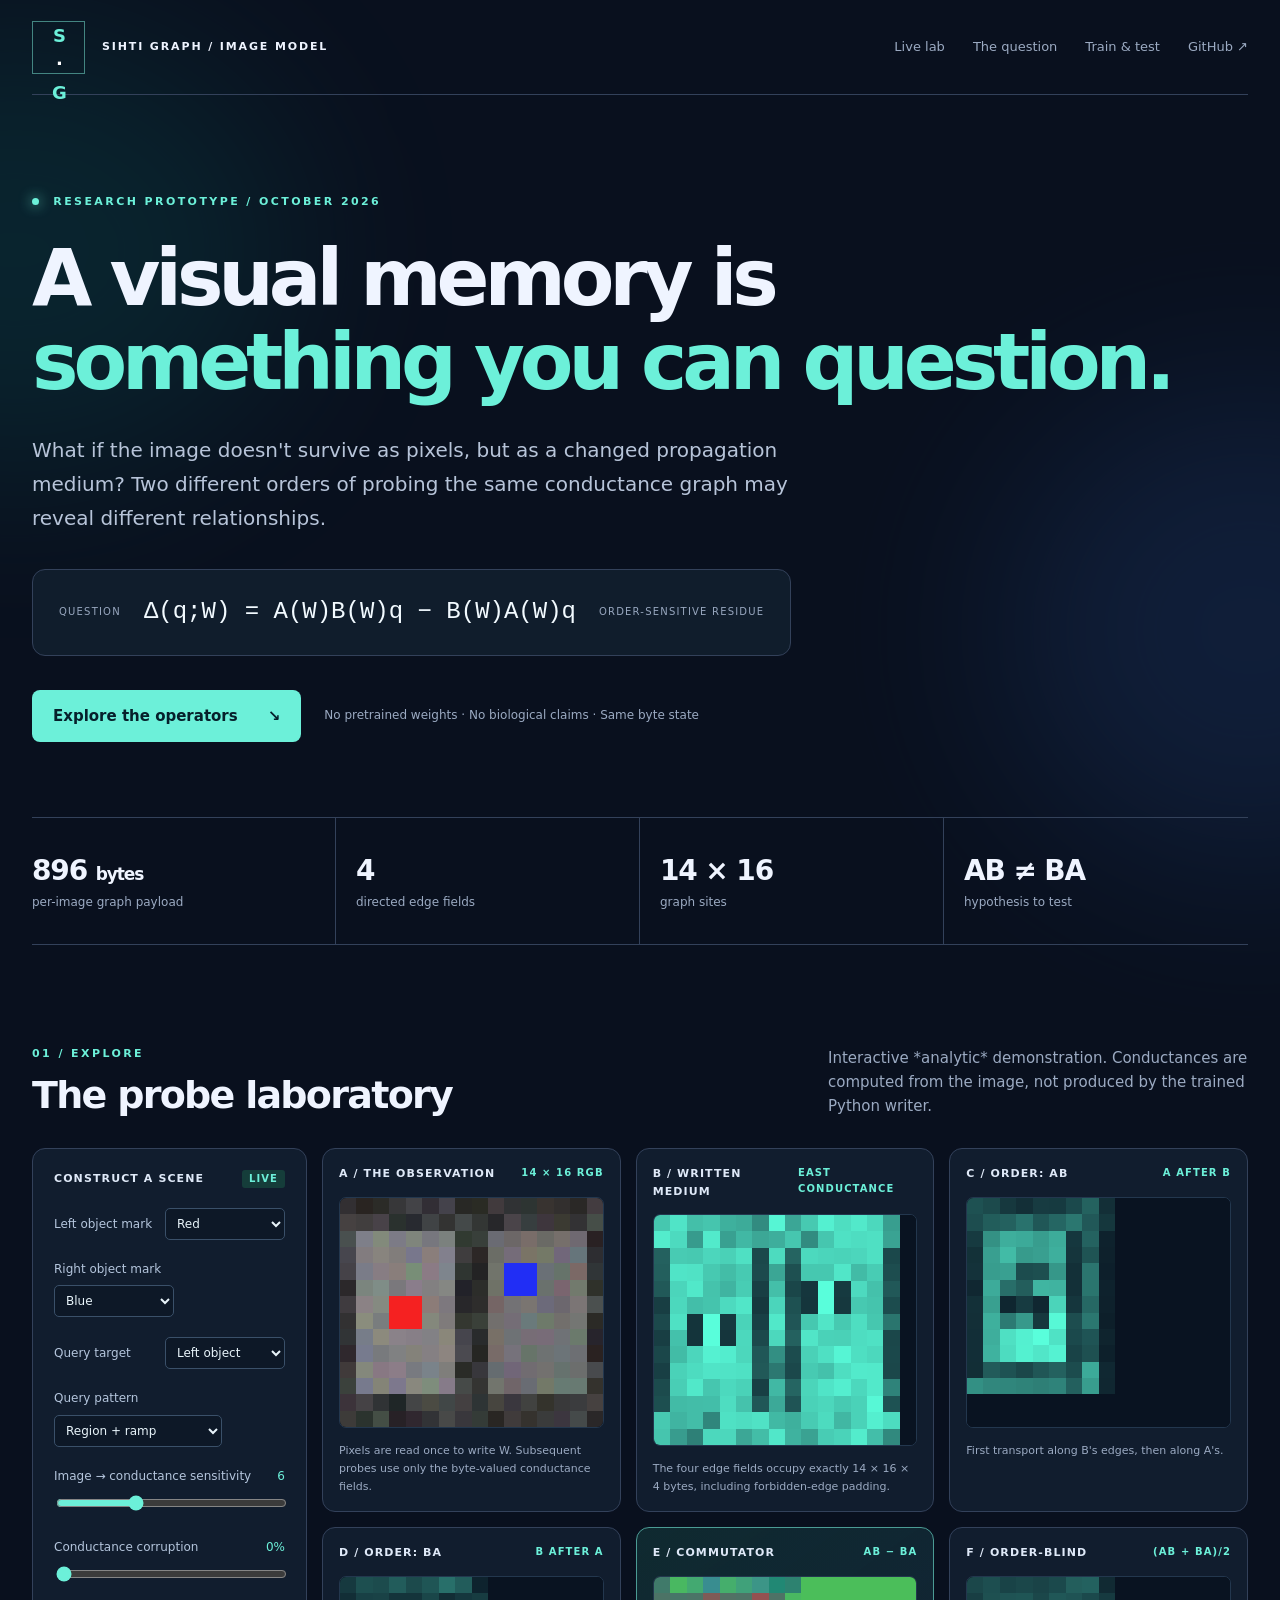
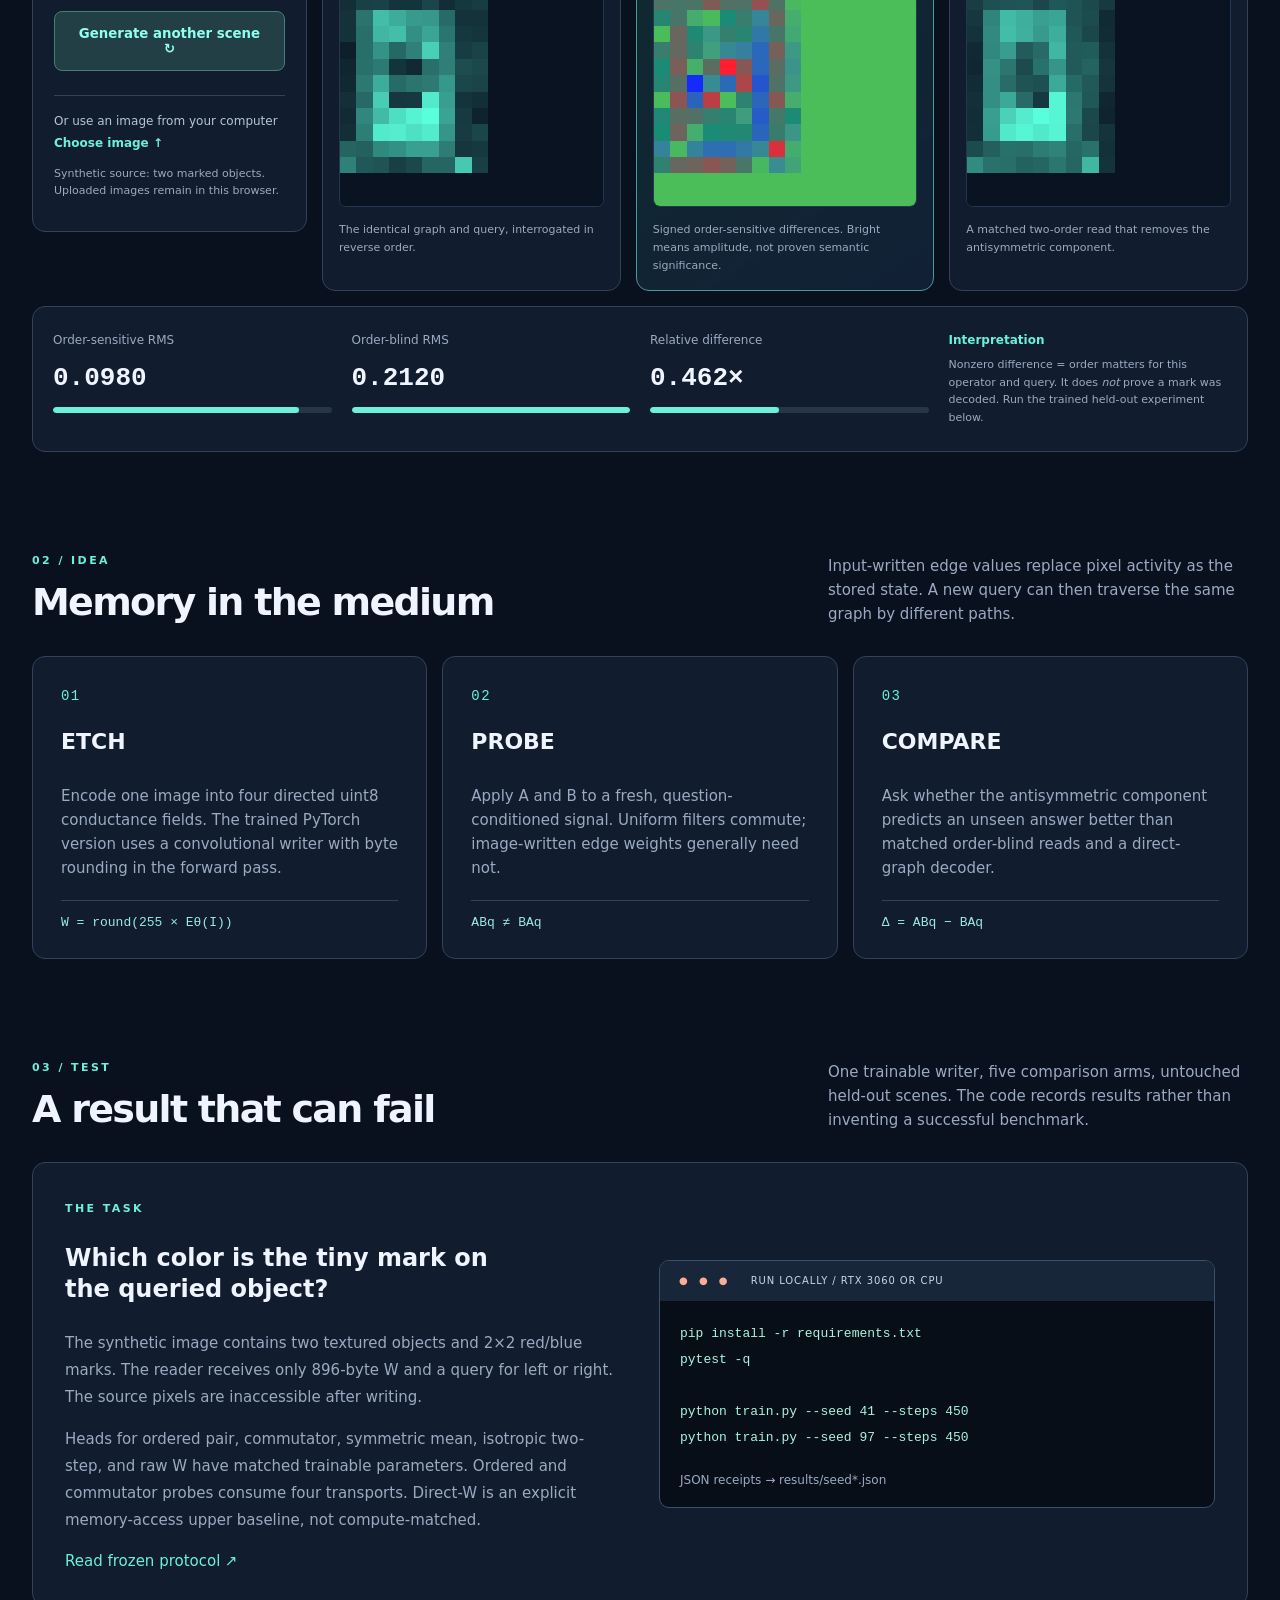
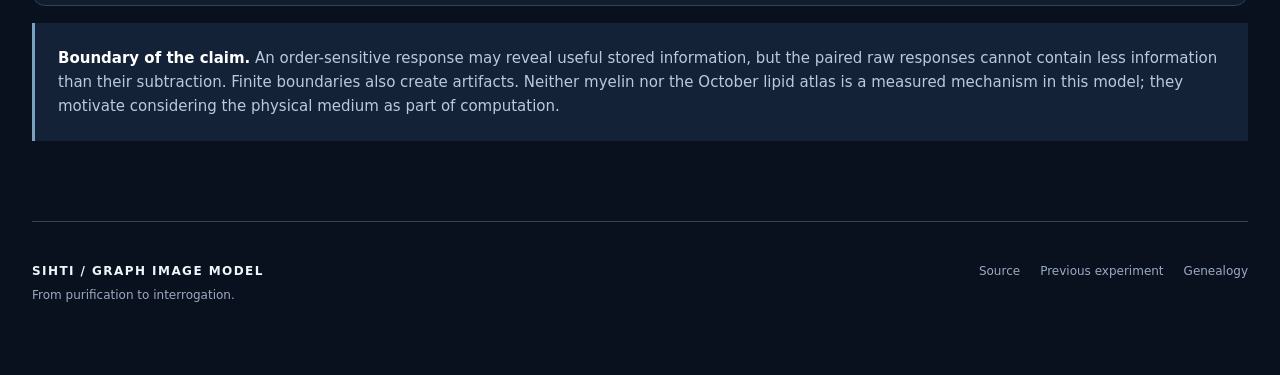
==== index.html @ 4bac85d6 "Add interactive Pages visual laboratory for directional conductance probes" ====
<!doctype html>
<html lang="en">
<head>
  <meta charset="utf-8">
  <meta name="viewport" content="width=device-width,initial-scale=1">
  <meta name="theme-color" content="#09101e">
  <title>Sihti Graph Image Model | Questioning a visual memory</title>
  <meta name="description" content="An interactive research lab for order-sensitive probes of image-written conductance memory.">
  <link rel="stylesheet" href="style.css">
</head>
<body>
<div class="orb orb-one"></div><div class="orb orb-two"></div>
<div class="shell">
  <header class="topbar">
    <a href="#" class="brand"><span class="glyph">S<span>·</span>G</span><span>SIHTI GRAPH / IMAGE MODEL</span></a>
    <nav aria-label="Main links"><a href="#lab">Live lab</a><a href="#theory">The question</a><a href="#experiment">Train & test</a><a href="https://github.com/anttiluode/SihtiGrapImageModel" target="_blank" rel="noreferrer">GitHub ↗</a></nav>
  </header>

  <section class="hero">
    <div class="eyebrow"><span class="dot"></span> RESEARCH PROTOTYPE / OCTOBER 2026</div>
    <h1>A visual memory is<br><em>something you can question.</em></h1>
    <p class="lead">What if the image doesn't survive as pixels, but as a changed propagation medium? Two different orders of probing the same conductance graph may reveal different relationships.</p>
    <div class="formula"><span>QUESTION</span><strong>Δ(q;W) = A(W)B(W)q − B(W)A(W)q</strong><span>ORDER-SENSITIVE RESIDUE</span></div>
    <div class="herofoot"><a class="action" href="#lab">Explore the operators <span>↘</span></a><span>No pretrained weights · No biological claims · Same byte state</span></div>
  </section>

  <section class="stats" aria-label="Representation specifications">
    <div><b>896 <small>bytes</small></b><span>per-image graph payload</span></div>
    <div><b>4</b><span>directed edge fields</span></div>
    <div><b>14 × 16</b><span>graph sites</span></div>
    <div><b>AB ≠ BA</b><span>hypothesis to test</span></div>
  </section>

  <section class="section" id="lab">
    <div class="sectionheader"><div><span class="kicker">01 / EXPLORE</span><h2>The probe laboratory</h2></div><p>Interactive *analytic* demonstration. Conductances are computed from the image, not produced by the trained Python writer.</p></div>
    <div class="labgrid">
      <aside class="controls panel">
        <div class="paneltitle">CONSTRUCT A SCENE <span class="live">LIVE</span></div>
        <label for="colorLeft">Left object mark <select id="colorLeft"><option value="red">Red</option><option value="blue">Blue</option></select></label>
        <label for="colorRight">Right object mark <select id="colorRight"><option value="blue">Blue</option><option value="red">Red</option></select></label>
        <label for="side">Query target <select id="side"><option value="left">Left object</option><option value="right">Right object</option></select></label>
        <label for="probe">Query pattern <select id="probe"><option value="region">Region + ramp</option><option value="global">Global field + ramp</option><option value="impulse">Local impulse + ramp</option></select></label>
        <label for="beta">Image → conductance sensitivity <output id="betaValue">6</output></label>
        <input type="range" min="1" max="16" step="1" value="6" id="beta">
        <label for="corrupt">Conductance corruption <output id="corruptValue">0%</output></label>
        <input type="range" min="0" max="70" step="5" value="0" id="corrupt">
        <button class="btn" id="newScene" type="button">Generate another scene ↻</button>
        <label class="upload" for="upload">Or use an image from your computer <span>Choose image ↑</span></label>
        <input type="file" id="upload" accept="image/*">
        <p class="hint" id="modeLabel">Synthetic source: two marked objects. Uploaded images remain in this browser.</p>
      </aside>
      <div class="observations">
        <article class="panel preview"><div class="paneltitle">A / THE OBSERVATION <span>14 × 16 RGB</span></div><canvas id="scene" width="16" height="14" aria-label="Original tiny image"></canvas><p>Pixels are read once to write W. Subsequent probes use only the byte-valued conductance fields.</p></article>
        <article class="panel preview"><div class="paneltitle">B / WRITTEN MEDIUM <span>EAST CONDUCTANCE</span></div><canvas id="edges" width="16" height="14" aria-label="Conductance preview"></canvas><p>The four edge fields occupy exactly 14 × 16 × 4 bytes, including forbidden-edge padding.</p></article>
        <article class="panel preview"><div class="paneltitle">C / ORDER: AB <span>A AFTER B</span></div><canvas id="ab" width="16" height="14" aria-label="AB response"></canvas><p>First transport along B's edges, then along A's.</p></article>
        <article class="panel preview"><div class="paneltitle">D / ORDER: BA <span>B AFTER A</span></div><canvas id="ba" width="16" height="14" aria-label="BA response"></canvas><p>The identical graph and query, interrogated in reverse order.</p></article>
        <article class="panel preview emphasize"><div class="paneltitle">E / COMMUTATOR <span>AB − BA</span></div><canvas id="comm" width="16" height="14" aria-label="Commutator difference"></canvas><p>Signed order-sensitive differences. Bright means amplitude, not proven semantic significance.</p></article>
        <article class="panel preview"><div class="paneltitle">F / ORDER-BLIND <span>(AB + BA)/2</span></div><canvas id="sym" width="16" height="14" aria-label="Order-blind mean"></canvas><p>A matched two-order read that removes the antisymmetric component.</p></article>
      </div>
    </div>
    <div class="metrics panel">
      <div class="meter"><span>Order-sensitive RMS</span><strong id="commEnergy">—</strong><div class="track"><i id="commBar"></i></div></div>
      <div class="meter"><span>Order-blind RMS</span><strong id="symEnergy">—</strong><div class="track"><i id="symBar"></i></div></div>
      <div class="meter"><span>Relative difference</span><strong id="ratio">—</strong><div class="track"><i id="ratioBar"></i></div></div>
      <div class="meter note"><b>Interpretation</b><p>Nonzero difference = order matters for this operator and query. It does <em>not</em> prove a mark was decoded. Run the trained held-out experiment below.</p></div>
    </div>
  </section>

  <section class="section" id="theory">
    <div class="sectionheader"><div><span class="kicker">02 / IDEA</span><h2>Memory in the medium</h2></div><p>Input-written edge values replace pixel activity as the stored state. A new query can then traverse the same graph by different paths.</p></div>
    <div class="three">
      <div class="panel theory"><div class="num">01</div><h3>ETCH</h3><p>Encode one image into four directed uint8 conductance fields. The trained PyTorch version uses a convolutional writer with byte rounding in the forward pass.</p><code>W = round(255 × Eθ(I))</code></div>
      <div class="panel theory"><div class="num">02</div><h3>PROBE</h3><p>Apply A and B to a fresh, question-conditioned signal. Uniform filters commute; image-written edge weights generally need not.</p><code>ABq  ≠  BAq</code></div>
      <div class="panel theory"><div class="num">03</div><h3>COMPARE</h3><p>Ask whether the antisymmetric component predicts an unseen answer better than matched order-blind reads and a direct-graph decoder.</p><code>Δ = ABq − BAq</code></div>
    </div>
  </section>

  <section class="section" id="experiment">
    <div class="sectionheader"><div><span class="kicker">03 / TEST</span><h2>A result that can fail</h2></div><p>One trainable writer, five comparison arms, untouched held-out scenes. The code records results rather than inventing a successful benchmark.</p></div>
    <div class="bench panel">
      <div class="benchtext"><span class="kicker">THE TASK</span><h3>Which color is the tiny mark on the queried object?</h3><p>The synthetic image contains two textured objects and 2×2 red/blue marks. The reader receives only 896-byte W and a query for left or right. The source pixels are inaccessible after writing.</p><p>Heads for ordered pair, commutator, symmetric mean, isotropic two-step, and raw W have matched trainable parameters. Ordered and commutator probes consume four transports. Direct-W is an explicit memory-access upper baseline, not compute-matched.</p><a href="https://github.com/anttiluode/SihtiGrapImageModel/blob/main/PROTOCOL.md" target="_blank" rel="noreferrer">Read frozen protocol ↗</a></div>
      <div class="terminal"><div class="terminaltitle"><span>● ● ●</span> RUN LOCALLY / RTX 3060 OR CPU</div><pre>pip install -r requirements.txt
pytest -q

python train.py --seed 41 --steps 450
python train.py --seed 97 --steps 450</pre><p>JSON receipts → results/seed*.json</p></div>
    </div>
    <div class="caveat"><strong>Boundary of the claim.</strong> An order-sensitive response may reveal useful stored information, but the paired raw responses cannot contain less information than their subtraction. Finite boundaries also create artifacts. Neither myelin nor the October lipid atlas is a measured mechanism in this model; they motivate considering the physical medium as part of computation.</div>
  </section>

  <footer><div><b>SIHTI / GRAPH IMAGE MODEL</b><p>From purification to interrogation.</p></div><div><a href="https://github.com/anttiluode/SihtiGrapImageModel">Source</a><a href="https://github.com/anttiluode/SihtiResponseGraph">Previous experiment</a><a href="https://github.com/anttiluode/Genealogy">Genealogy</a></div></footer>
</div>
<script src="app.js"></script>
</body></html>
---- style.css ----
:root{color-scheme:dark;--bg:#09101e;--text:#eff4ff;--muted:#9baac2;--line:#33415a;--accent:#6cf0d9;--panel:rgba(19,32,51,.82)}*{box-sizing:border-box}html{scroll-behavior:smooth}body{margin:0;background:var(--bg);color:var(--text);font:15px/1.6 Inter,ui-sans-serif,system-ui,-apple-system,Segoe UI,sans-serif;overflow-x:hidden}a{color:inherit;text-decoration:none}a:hover{color:var(--accent)}.orb{position:absolute;z-index:-1;border-radius:50%;filter:blur(92px);pointer-events:none}.orb-one{width:550px;height:440px;left:-260px;top:30px;background:#0b6b68;opacity:.22}.orb-two{width:500px;height:480px;right:-220px;top:390px;background:#264b8c;opacity:.24}.shell{width:min(1250px,calc(100% - 64px));margin:auto}.topbar{height:95px;display:flex;align-items:center;justify-content:space-between;border-bottom:1px solid var(--line);gap:18px}.brand{display:flex;align-items:center;gap:17px;font-size:11px;font-weight:800;letter-spacing:.17em}.glyph{display:grid;place-items:center;border:1px solid #438581;width:53px;height:53px;font-size:18px;letter-spacing:-.1em;font-weight:900;color:var(--accent)}.glyph span{color:#fff}nav{display:flex;gap:28px;color:var(--muted);font-size:13px}.hero{padding:98px 0 75px}.eyebrow,.kicker{font-size:11px;letter-spacing:.22em;color:var(--accent);font-weight:800}.dot{display:inline-block;background:var(--accent);width:7px;height:7px;border-radius:50%;margin-right:8px;box-shadow:0 0 13px var(--accent)}h1{font-size:clamp(44px,6.1vw,82px);letter-spacing:-.065em;line-height:1.08;margin:25px 0 29px;font-weight:700}h1 em{font-style:normal;color:var(--accent)}.lead{font-size:20px;color:#b7c4d9;max-width:820px;line-height:1.7}.formula{display:flex;align-items:center;gap:23px;flex-wrap:wrap;margin:34px 0;border:1px solid var(--line);padding:23px 26px;background:#101d2c;border-radius:13px;width:fit-content}.formula span{font-size:10px;color:#98a7bf;letter-spacing:.12em}.formula strong{font-size:clamp(17px,2.1vw,24px);color:#f2faff;font-family:ui-monospace,Consolas,monospace;font-weight:500}.herofoot{display:flex;align-items:center;gap:23px;flex-wrap:wrap}.herofoot>span{font-size:12px;color:var(--muted)}.action,.btn{display:inline-flex;align-items:center;justify-content:space-between;gap:30px;background:var(--accent);color:#06202b;padding:14px 21px;border:0;border-radius:8px;font-weight:800;cursor:pointer;font-family:inherit}.action:hover,.btn:hover{color:#06202b;background:#acfff0}.stats{display:grid;grid-template-columns:repeat(4,1fr);border-top:1px solid var(--line);border-bottom:1px solid var(--line);margin-bottom:80px}.stats>div{padding:31px 20px;border-right:1px solid var(--line)}.stats>div:first-child{padding-left:0}.stats>div:last-child{border-right:0}.stats b{font-size:28px;letter-spacing:-.04em;display:block}.stats small{font-size:17px}.stats span{display:block;color:var(--muted);font-size:12px}.section{padding:15px 0 80px;scroll-margin-top:20px}.sectionheader{display:flex;align-items:end;justify-content:space-between;gap:35px;margin-bottom:30px}.sectionheader h2{font-size:38px;letter-spacing:-.045em;margin:9px 0 0;line-height:1.2}.sectionheader>p{max-width:420px;color:var(--muted);margin:0}.panel{background:var(--panel);border:1px solid var(--line);border-radius:13px}.labgrid{display:grid;grid-template-columns:275px 1fr;gap:15px}.controls{padding:21px;align-self:start}.paneltitle{font-size:11px;letter-spacing:.1em;font-weight:800;color:#dfe9f8;display:flex;justify-content:space-between;gap:10px}.paneltitle span{color:var(--accent);font-size:10px}.live{background:#153d3a;padding:1px 7px;border-radius:3px}.controls label{display:flex;flex-wrap:wrap;justify-content:space-between;align-items:center;margin:20px 0 7px;color:#b4c5dc;font-size:12px;gap:6px}.controls select{background:#0d1827;color:#e8f4fa;border:1px solid #3a5069;border-radius:5px;padding:7px;min-width:120px;max-width:100%;font:inherit}.controls input[type=range]{width:100%;accent-color:var(--accent)}.controls output{color:var(--accent);font-variant-numeric:tabular-nums}.controls .btn{width:100%;margin-top:22px;background:#223f45;color:#91ffee;border:1px solid #458076}.controls .upload{display:block;line-height:1.8;margin-top:24px;border-top:1px solid var(--line);padding-top:15px;cursor:pointer}.upload span{display:block;color:var(--accent);font-weight:800}.controls input[type=file]{display:none}.hint{font-size:11px;color:var(--muted);line-height:1.55}.observations{display:grid;grid-template-columns:repeat(3,minmax(0,1fr));gap:15px}.preview{padding:16px;min-width:0}.preview canvas{display:block;width:100%;height:auto;aspect-ratio:16/14;image-rendering:pixelated;margin:14px 0;background:#080e19;border-radius:7px;border:1px solid #23374e}.preview p{color:var(--muted);font-size:11px;margin:0}.emphasize{border-color:#4b9b94;background:linear-gradient(145deg,#123739aa,#122036)}.metrics{margin-top:15px;padding:20px;display:grid;grid-template-columns:repeat(4,1fr);gap:20px}.meter{min-width:0}.meter span{font-size:12px;color:var(--muted)}.meter strong{display:block;font-size:26px;margin:7px 0;font-family:ui-monospace,monospace}.track{height:6px;background:#263647;border-radius:5px;overflow:hidden}.track i{display:block;height:100%;width:0;background:var(--accent);border-radius:5px;transition:width .18s}.note b{font-size:12px;color:var(--accent)}.note p{font-size:11px;color:var(--muted);margin:5px 0}.three{display:grid;grid-template-columns:repeat(3,1fr);gap:15px}.theory{padding:28px;display:flex;flex-direction:column;gap:5px}.num{color:var(--accent);letter-spacing:.1em;font-family:monospace;font-size:14px}.theory h3{font-size:22px;margin:12px 0 4px}.theory p{color:var(--muted);flex:1}.theory code{display:block;border-top:1px solid var(--line);padding-top:14px;font:13px ui-monospace,Consolas,monospace;color:#9be9e3}.bench{display:grid;grid-template-columns:1fr 1fr;gap:38px;padding:32px}.benchtext h3{font-size:24px;line-height:1.3;max-width:450px}.benchtext p{color:var(--muted);line-height:1.8}.benchtext>a{color:var(--accent)}.terminal{align-self:center;background:#080e18;border:1px solid #3c5169;border-radius:10px;overflow:hidden;min-width:0}.terminaltitle{background:#18263a;color:#cad6e8;padding:12px 19px;font-size:10px;letter-spacing:.09em}.terminaltitle span{color:#fcac95;letter-spacing:4px;margin-right:15px}.terminal pre{padding:20px;margin:0;color:#a9f3dd;font-size:13px;line-height:2;overflow:auto}.terminal>p{margin:0;padding:0 20px 17px;color:var(--muted);font-size:12px}.caveat{margin-top:17px;border-left:3px solid #7aa1bd;background:#132236;color:#bac9df;padding:23px}.caveat strong{color:#fff}footer{border-top:1px solid var(--line);padding:40px 0 65px;display:flex;justify-content:space-between;gap:24px;color:var(--muted);font-size:12px}footer b{color:#eaf8fa;letter-spacing:.12em}footer p{margin:5px 0}footer>div:last-child{display:flex;gap:20px;flex-wrap:wrap}@media(max-width:1050px){.labgrid{grid-template-columns:1fr}.controls{display:grid;grid-template-columns:1fr 1fr;gap:0 20px}.controls .paneltitle,.controls .hint{grid-column:1/-1}.observations{grid-template-columns:repeat(3,1fr)}}@media(max-width:680px){.shell{width:min(100% - 30px,1250px)}.topbar{height:auto;padding:15px 0;align-items:start;flex-direction:column}nav{gap:14px;flex-wrap:wrap}.hero{padding:65px 0 40px}.lead{font-size:17px}.formula{padding:14px}.stats{grid-template-columns:repeat(2,1fr)}.stats>div:nth-child(2){border-right:0}.stats>div:nth-child(-n+2){border-bottom:1px solid var(--line)}.stats>div{padding:20px}.sectionheader{display:block}.sectionheader>p{margin-top:13px}.controls{display:block}.observations{grid-template-columns:repeat(2,minmax(0,1fr))}.metrics{grid-template-columns:repeat(2,1fr)}.three,.bench{grid-template-columns:1fr}.bench{padding:20px}.terminal pre{font-size:11px}.sectionheader h2{font-size:31px}}
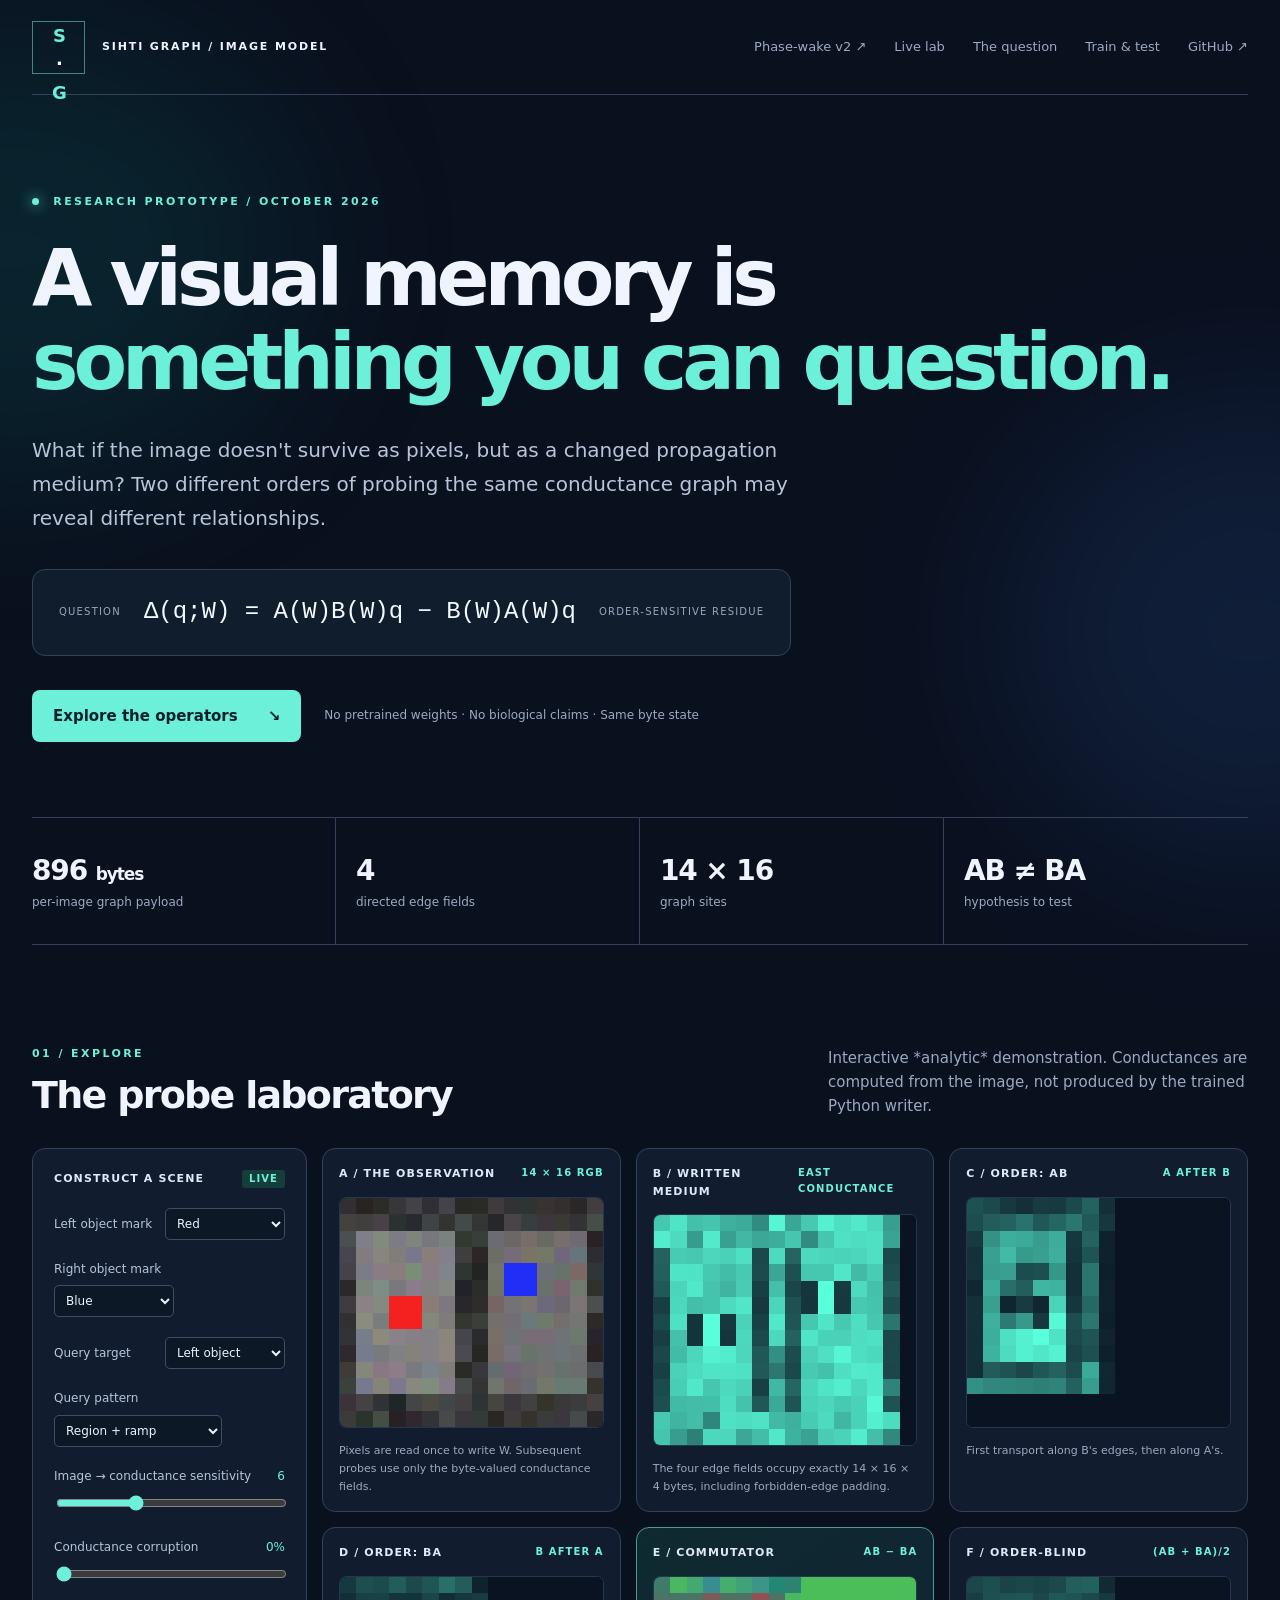
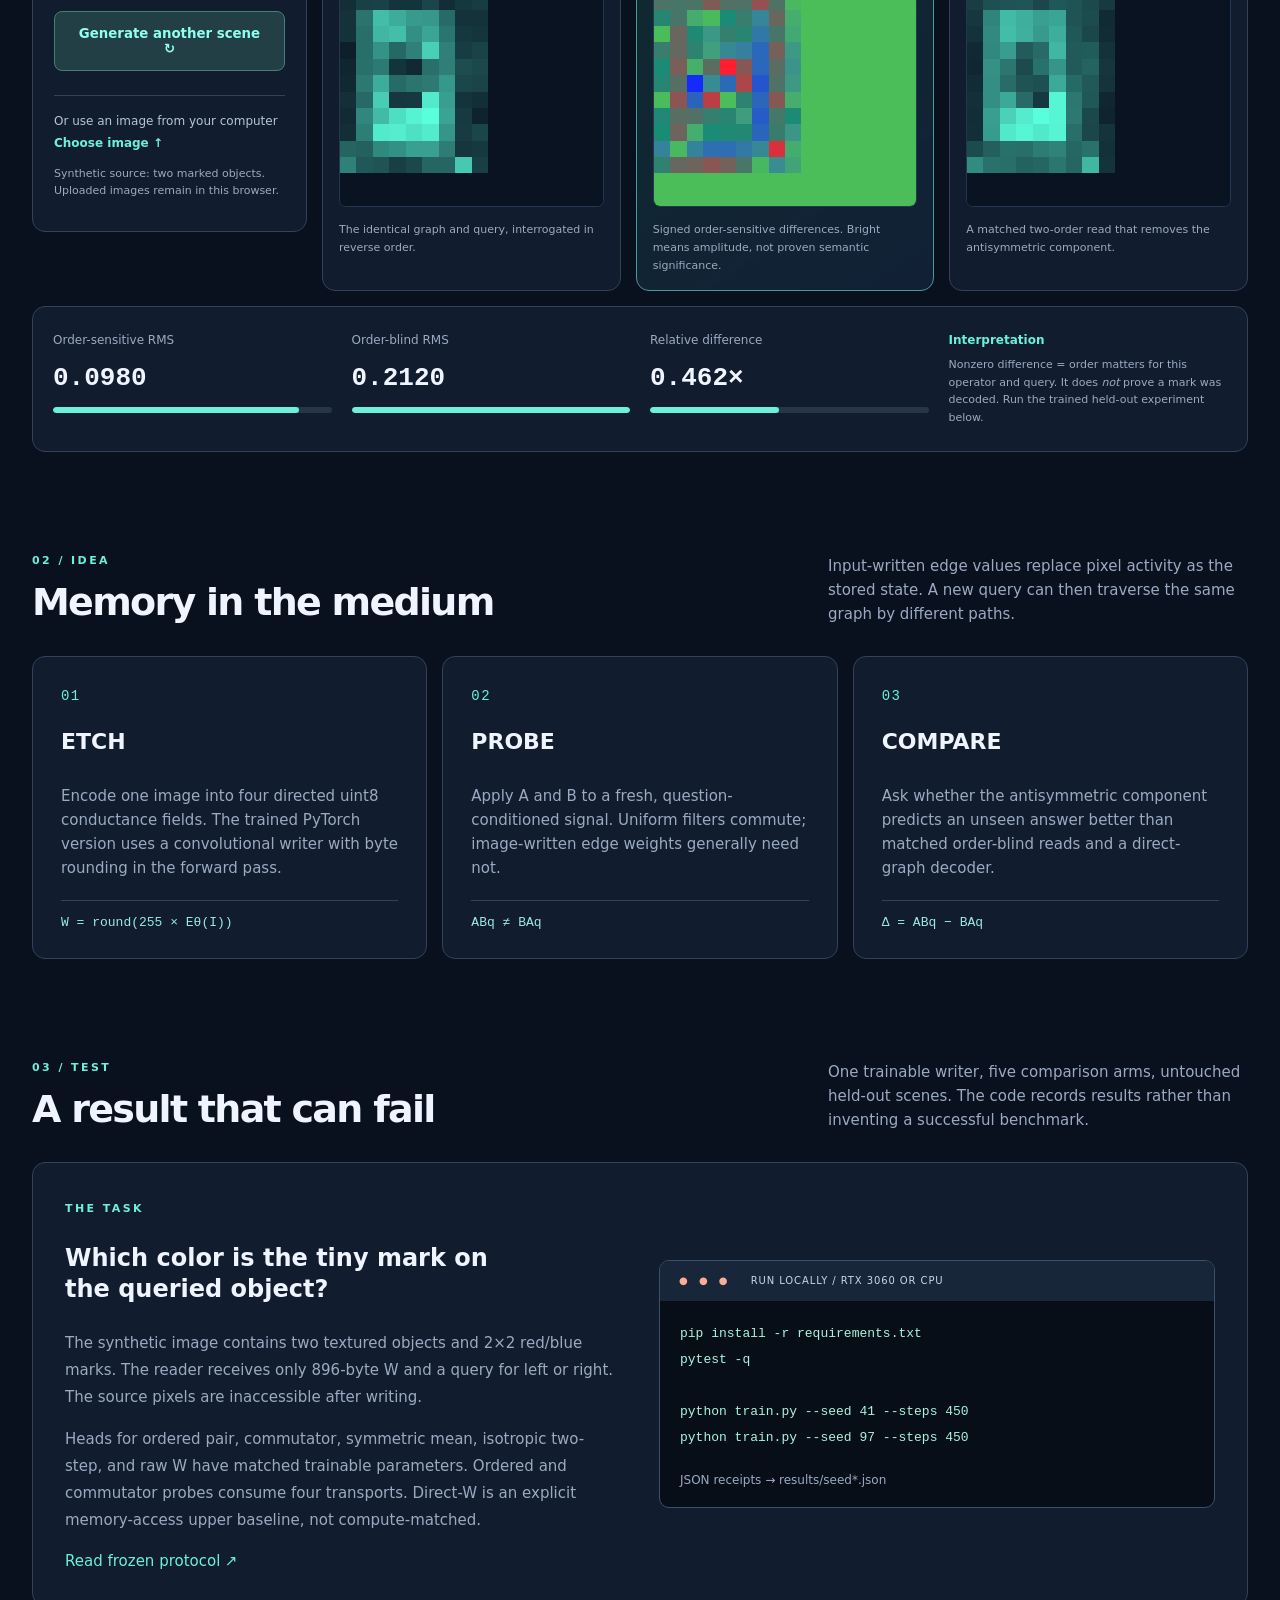
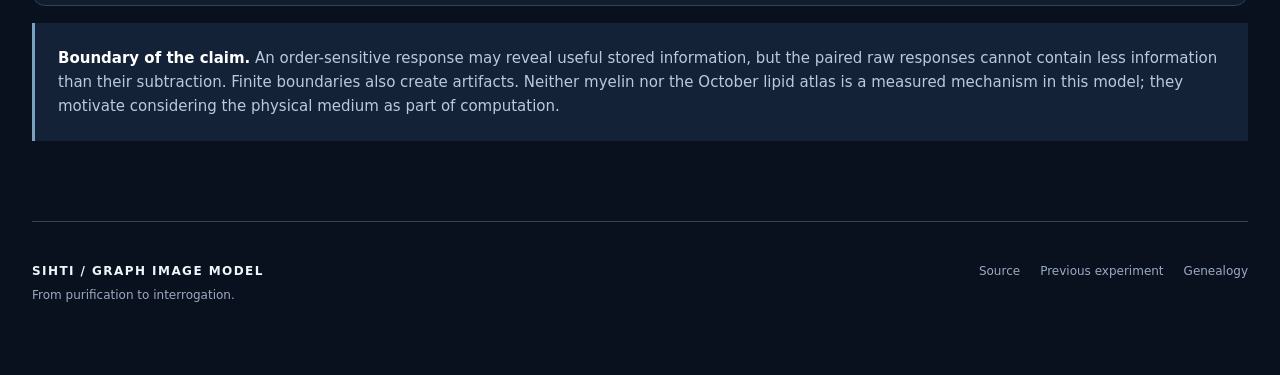
==== commit 0c931398: "Integrate phase-wake v2 index.html" ====
--- a/index.html
+++ b/index.html
@@ -13,7 +13,7 @@
 <div class="shell">
   <header class="topbar">
     <a href="#" class="brand"><span class="glyph">S<span>·</span>G</span><span>SIHTI GRAPH / IMAGE MODEL</span></a>
-    <nav aria-label="Main links"><a href="#lab">Live lab</a><a href="#theory">The question</a><a href="#experiment">Train & test</a><a href="https://github.com/anttiluode/SihtiGrapImageModel" target="_blank" rel="noreferrer">GitHub ↗</a></nav>
+    <nav aria-label="Main links"><a href="speedzones.html">Phase-wake v2 ↗</a><a href="#lab">Live lab</a><a href="#theory">The question</a><a href="#experiment">Train & test</a><a href="https://github.com/anttiluode/SihtiGrapImageModel" target="_blank" rel="noreferrer">GitHub ↗</a></nav>
   </header>
 
   <section class="hero">
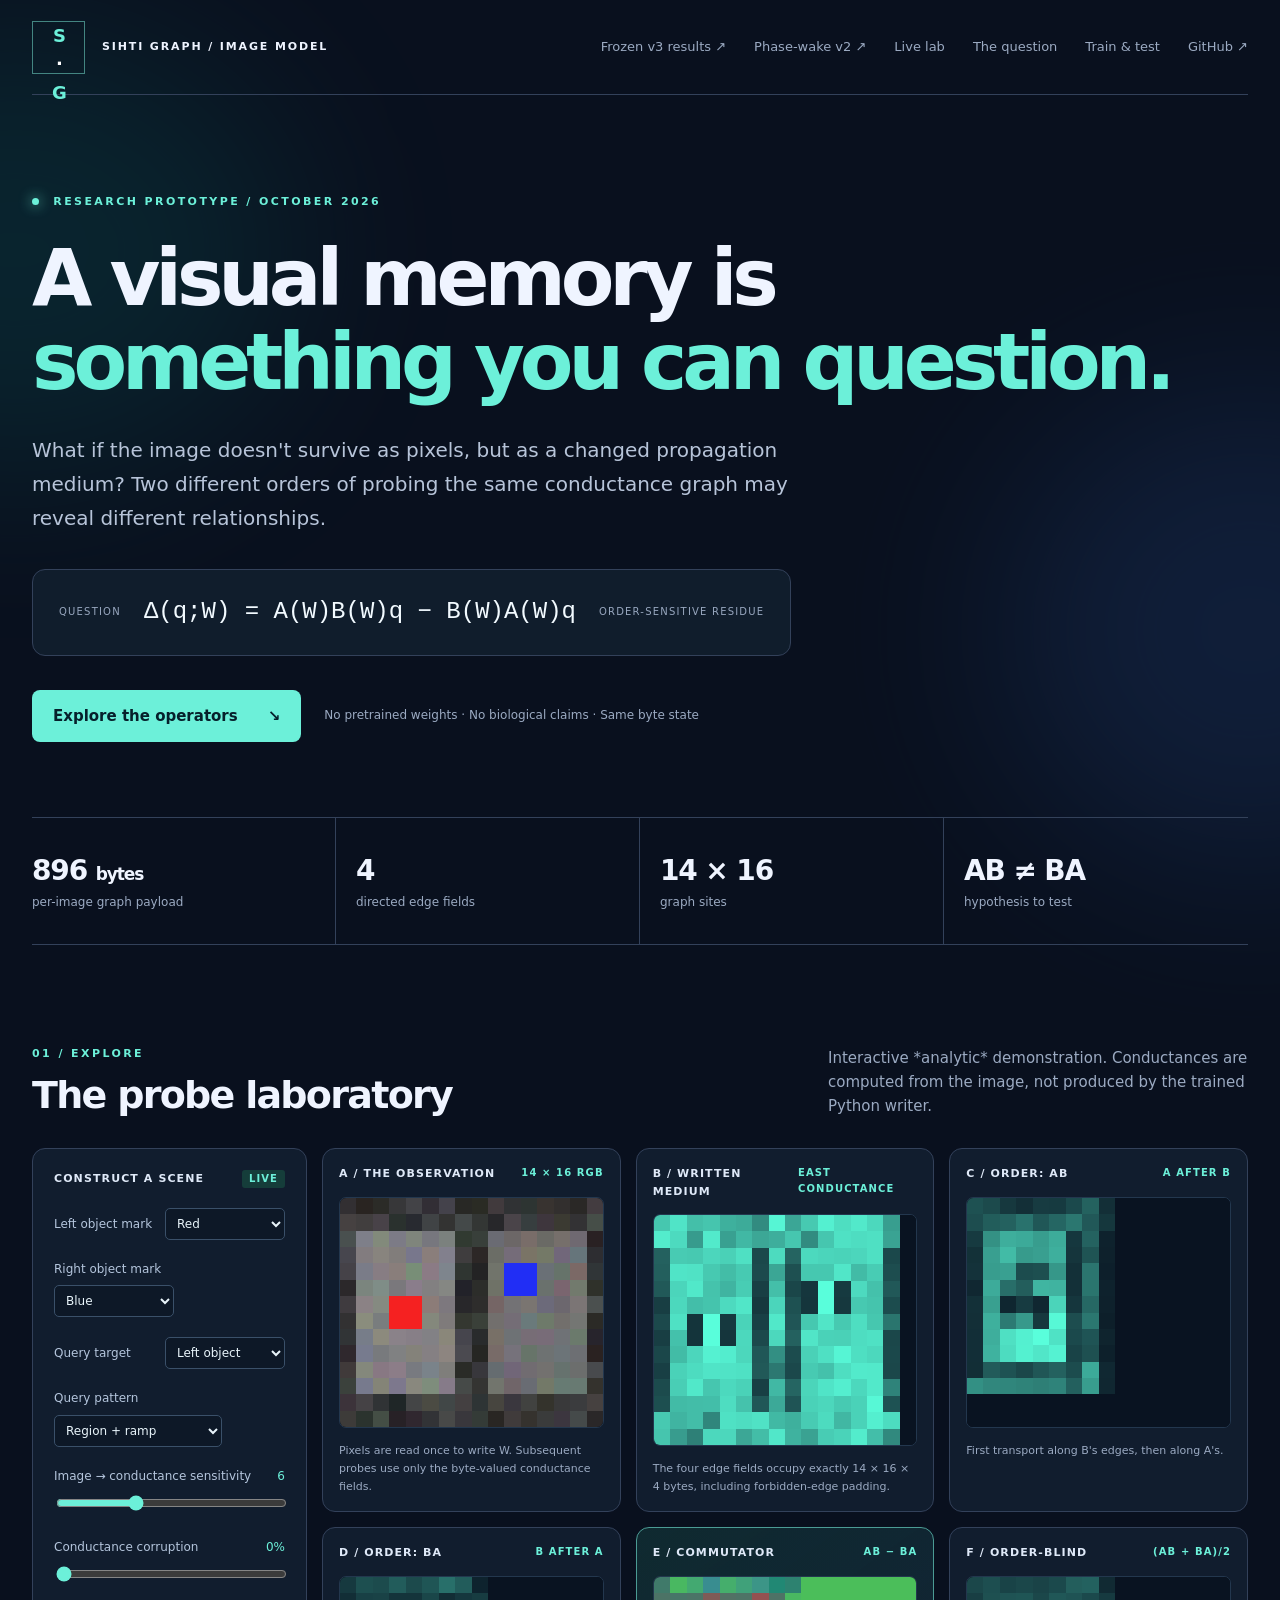
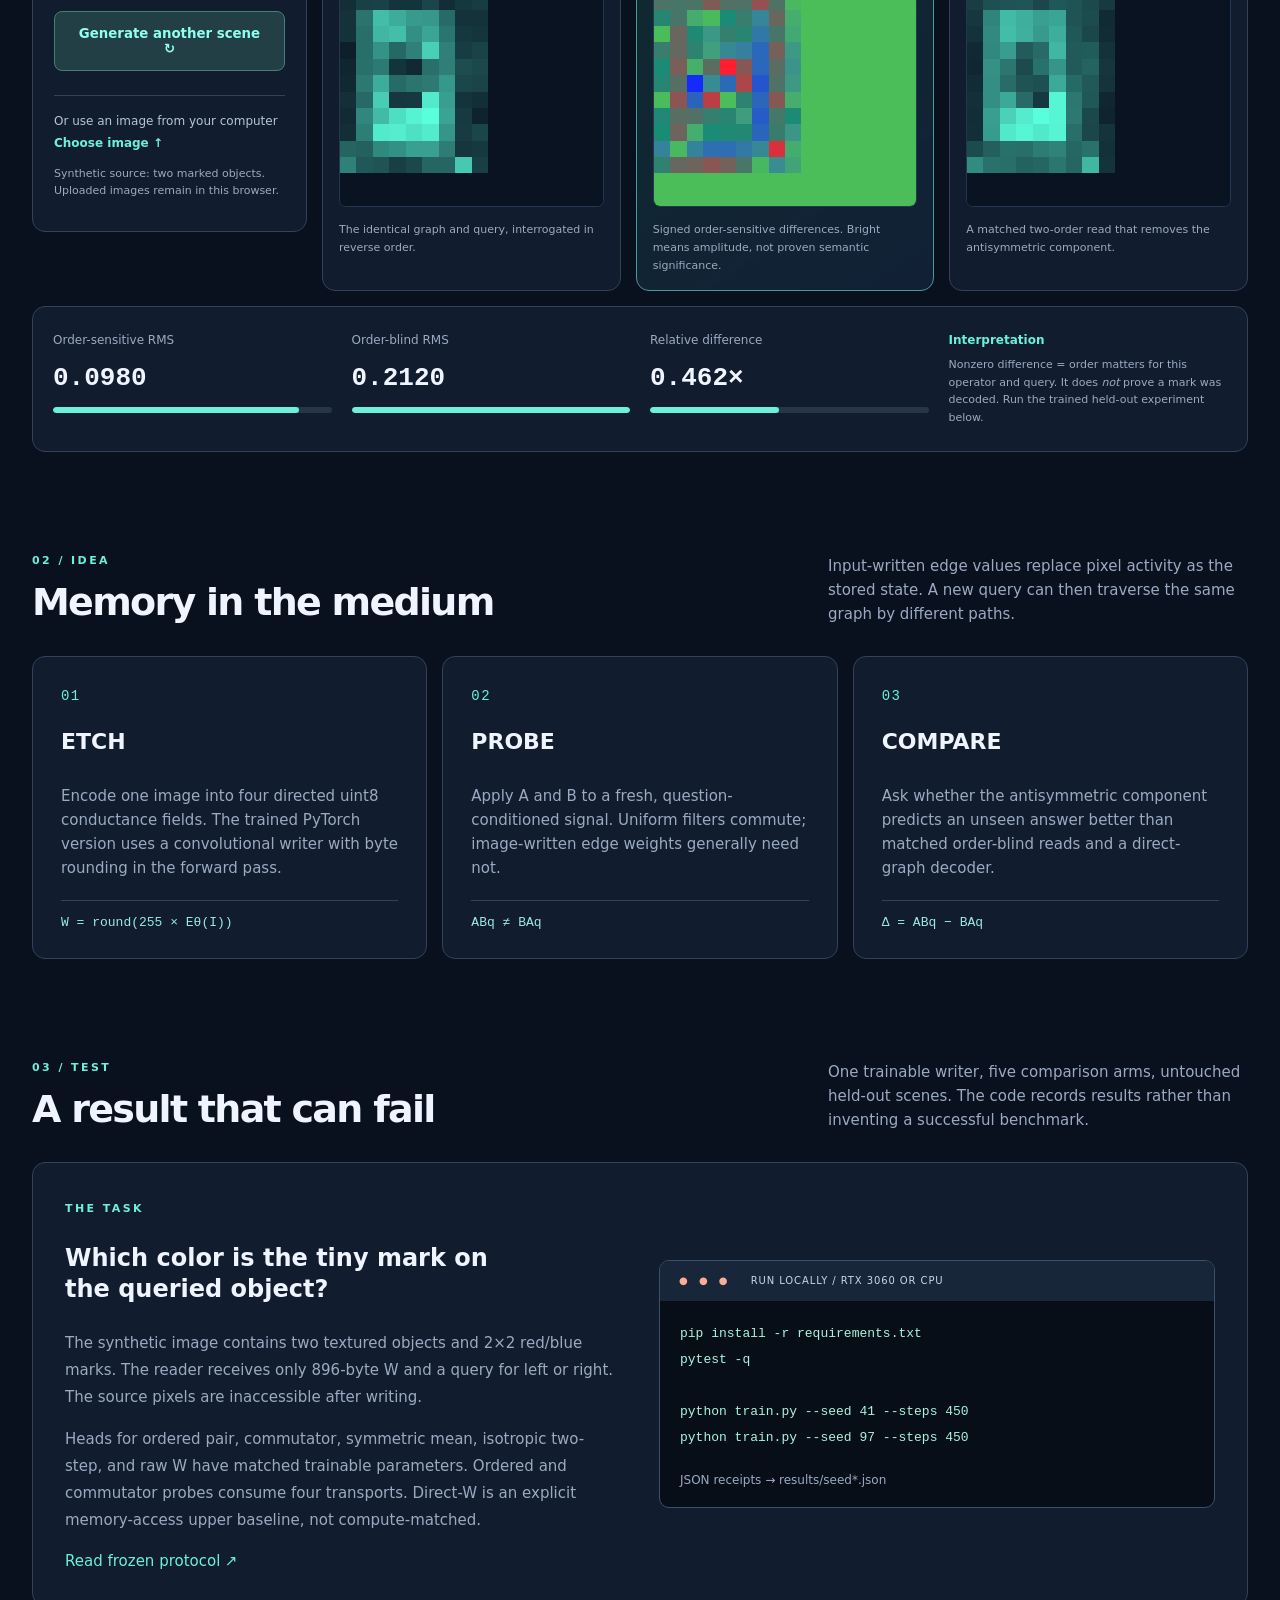
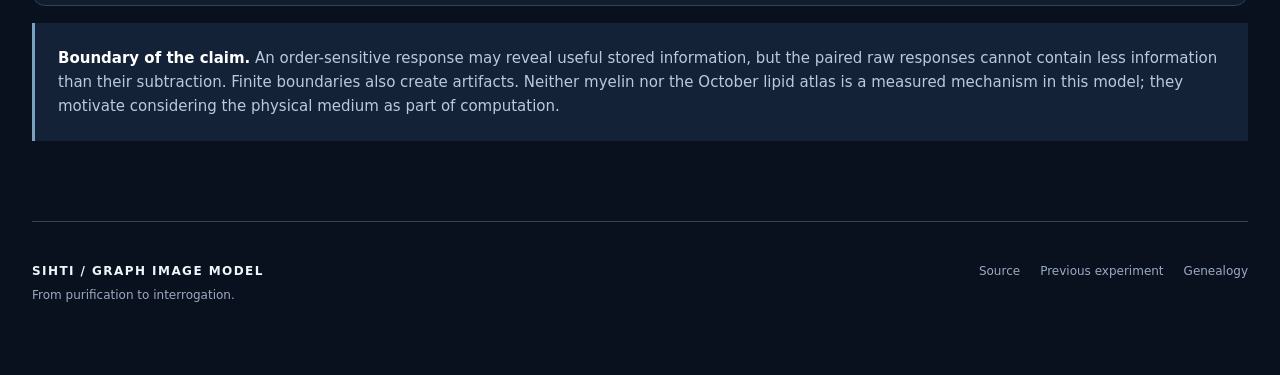
==== commit 8e9bf758: "Document frozen-port experiment outcome and link interactive results" ====
--- a/index.html
+++ b/index.html
@@ -13,7 +13,7 @@
 <div class="shell">
   <header class="topbar">
     <a href="#" class="brand"><span class="glyph">S<span>·</span>G</span><span>SIHTI GRAPH / IMAGE MODEL</span></a>
-    <nav aria-label="Main links"><a href="speedzones.html">Phase-wake v2 ↗</a><a href="#lab">Live lab</a><a href="#theory">The question</a><a href="#experiment">Train & test</a><a href="https://github.com/anttiluode/SihtiGrapImageModel" target="_blank" rel="noreferrer">GitHub ↗</a></nav>
+    <nav aria-label="Main links"><a href="restricted_ports.html">Frozen v3 results ↗</a><a href="speedzones.html">Phase-wake v2 ↗</a><a href="#lab">Live lab</a><a href="#theory">The question</a><a href="#experiment">Train & test</a><a href="https://github.com/anttiluode/SihtiGrapImageModel" target="_blank" rel="noreferrer">GitHub ↗</a></nav>
   </header>
 
   <section class="hero">
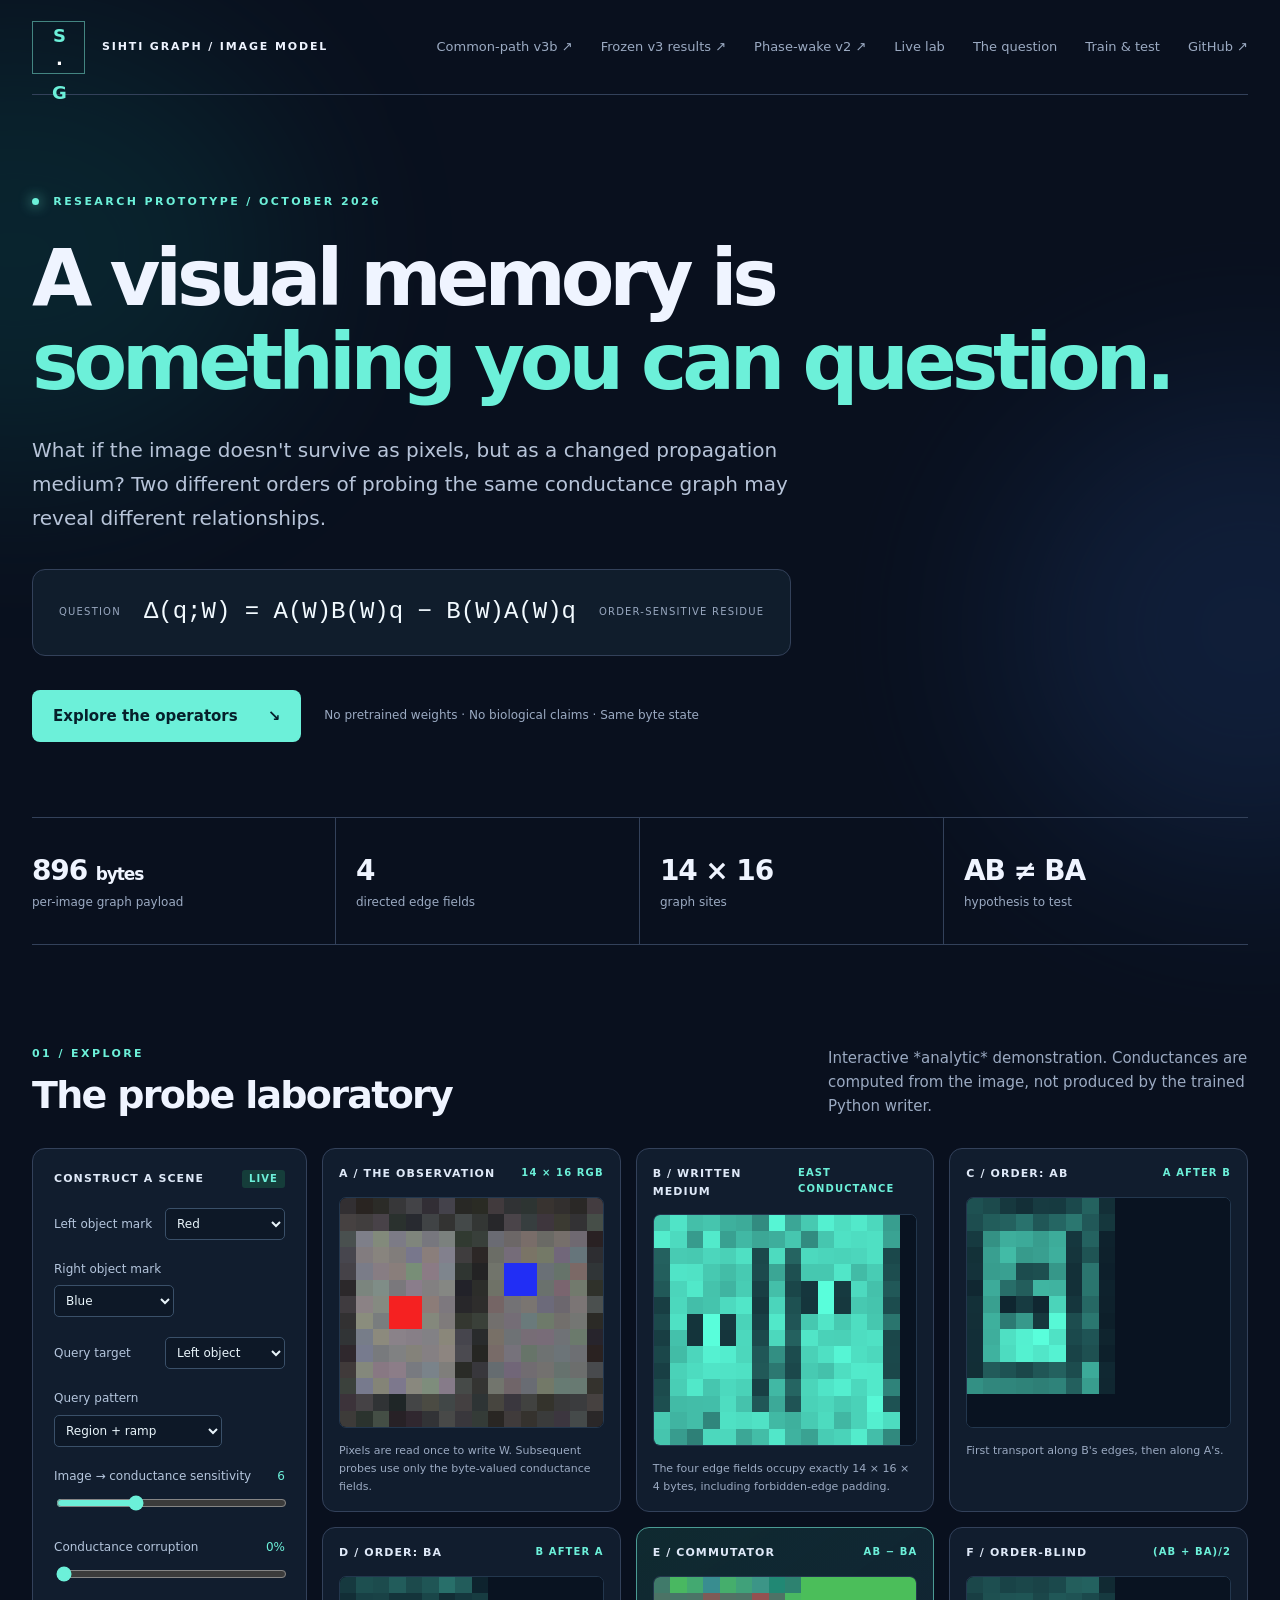
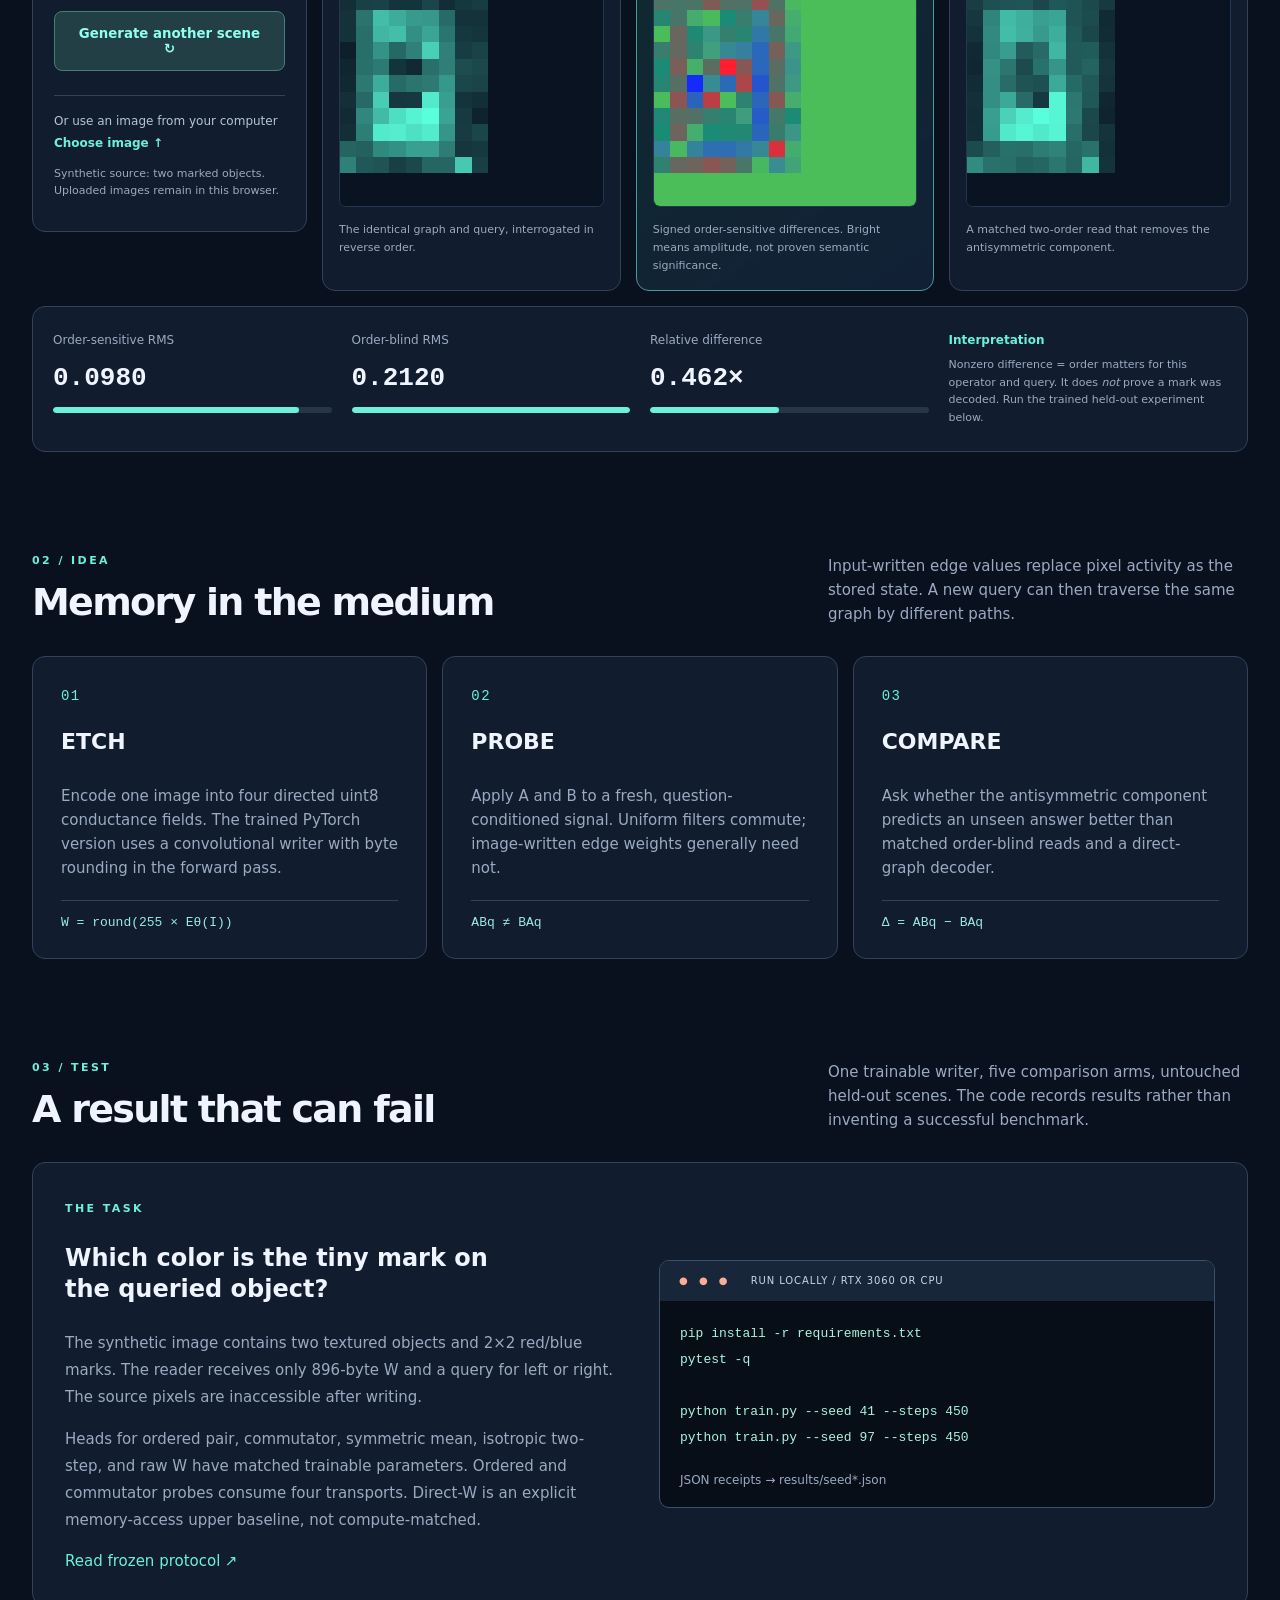
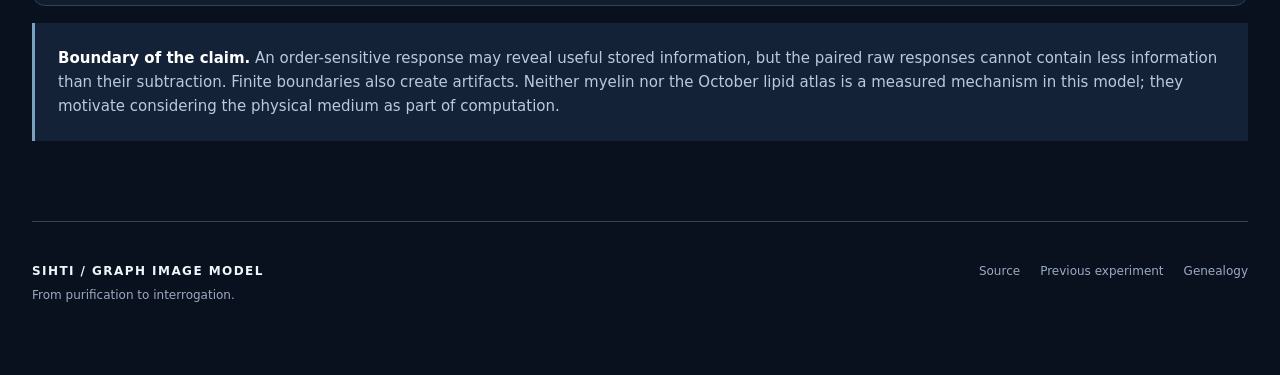
==== commit 0d4977d5: "Publish real-checkpoint interferometric ratio test, source-matched controls and falsified ceiling pr" ====
--- a/index.html
+++ b/index.html
@@ -13,7 +13,7 @@
 <div class="shell">
   <header class="topbar">
     <a href="#" class="brand"><span class="glyph">S<span>·</span>G</span><span>SIHTI GRAPH / IMAGE MODEL</span></a>
-    <nav aria-label="Main links"><a href="restricted_ports.html">Frozen v3 results ↗</a><a href="speedzones.html">Phase-wake v2 ↗</a><a href="#lab">Live lab</a><a href="#theory">The question</a><a href="#experiment">Train & test</a><a href="https://github.com/anttiluode/SihtiGrapImageModel" target="_blank" rel="noreferrer">GitHub ↗</a></nav>
+    <nav aria-label="Main links"><a href="interferometry.html">Common-path v3b ↗</a><a href="restricted_ports.html">Frozen v3 results ↗</a><a href="speedzones.html">Phase-wake v2 ↗</a><a href="#lab">Live lab</a><a href="#theory">The question</a><a href="#experiment">Train & test</a><a href="https://github.com/anttiluode/SihtiGrapImageModel" target="_blank" rel="noreferrer">GitHub ↗</a></nav>
   </header>
 
   <section class="hero">
